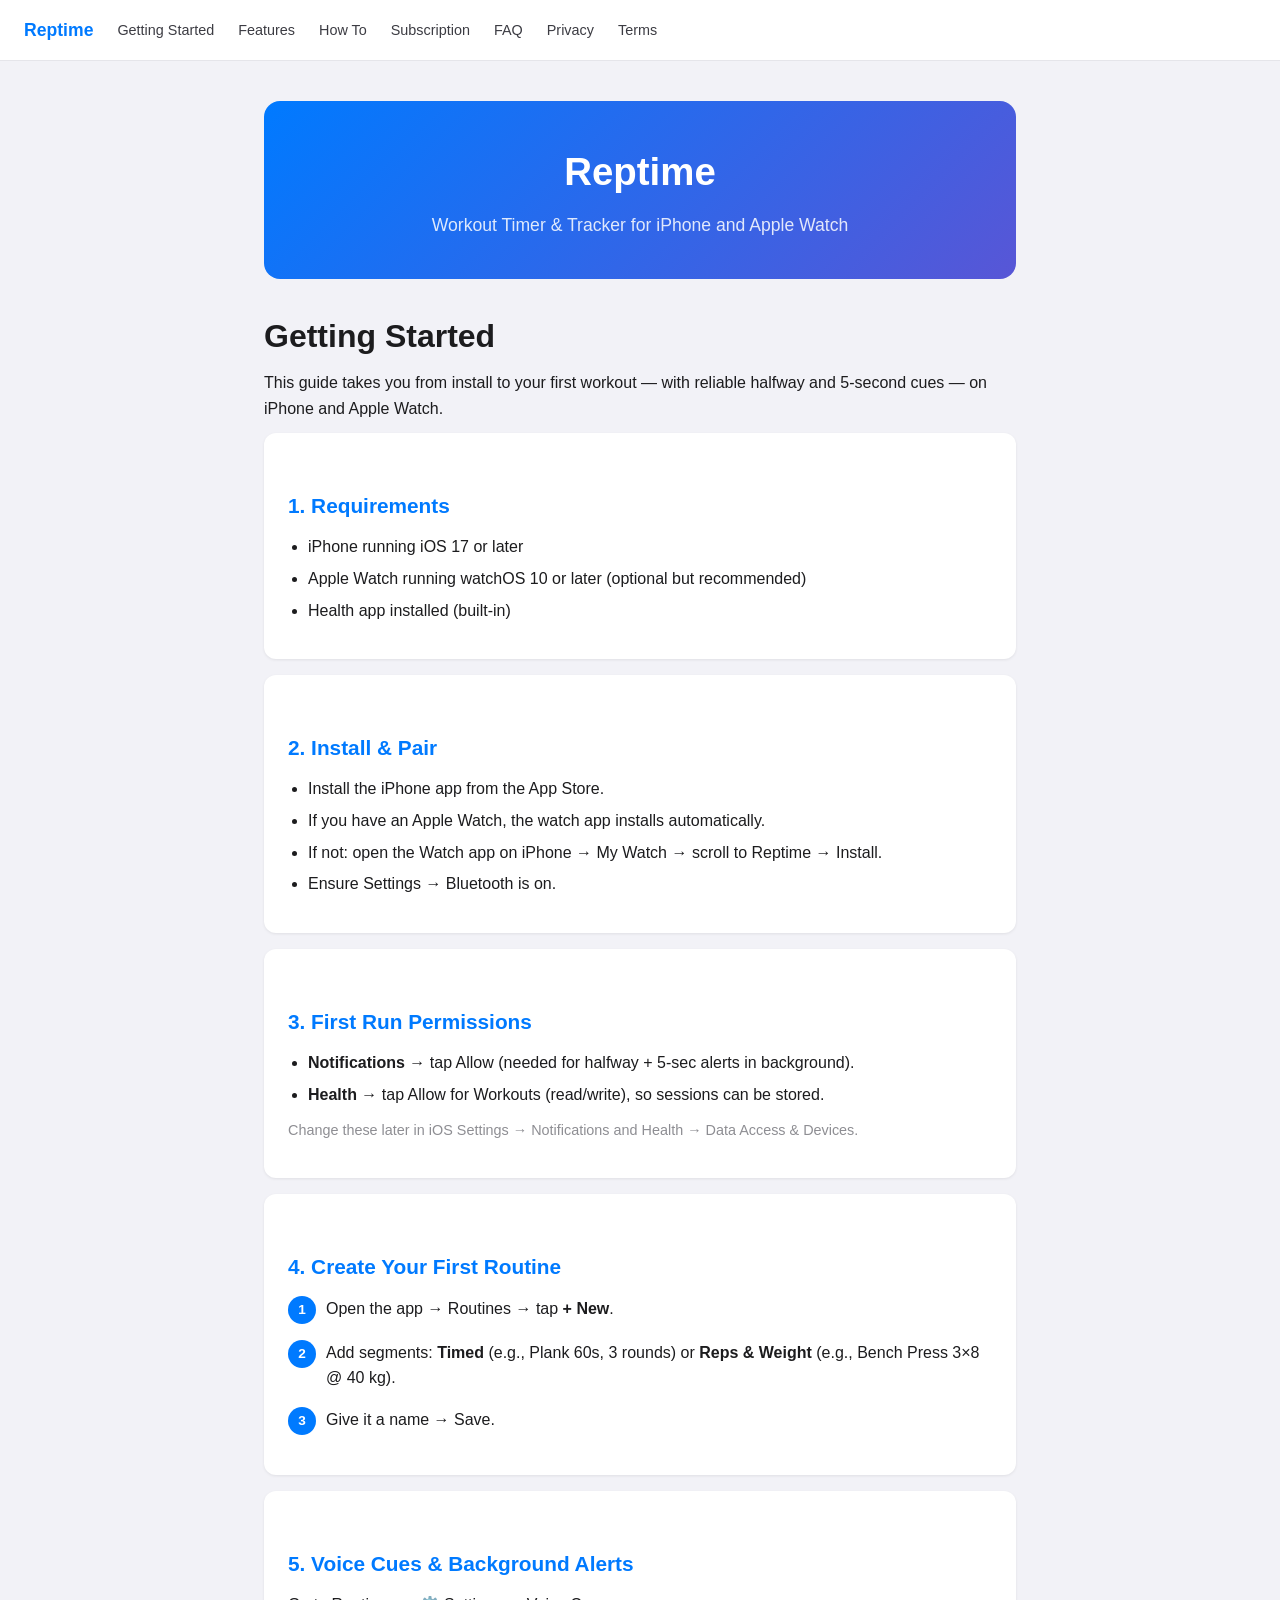
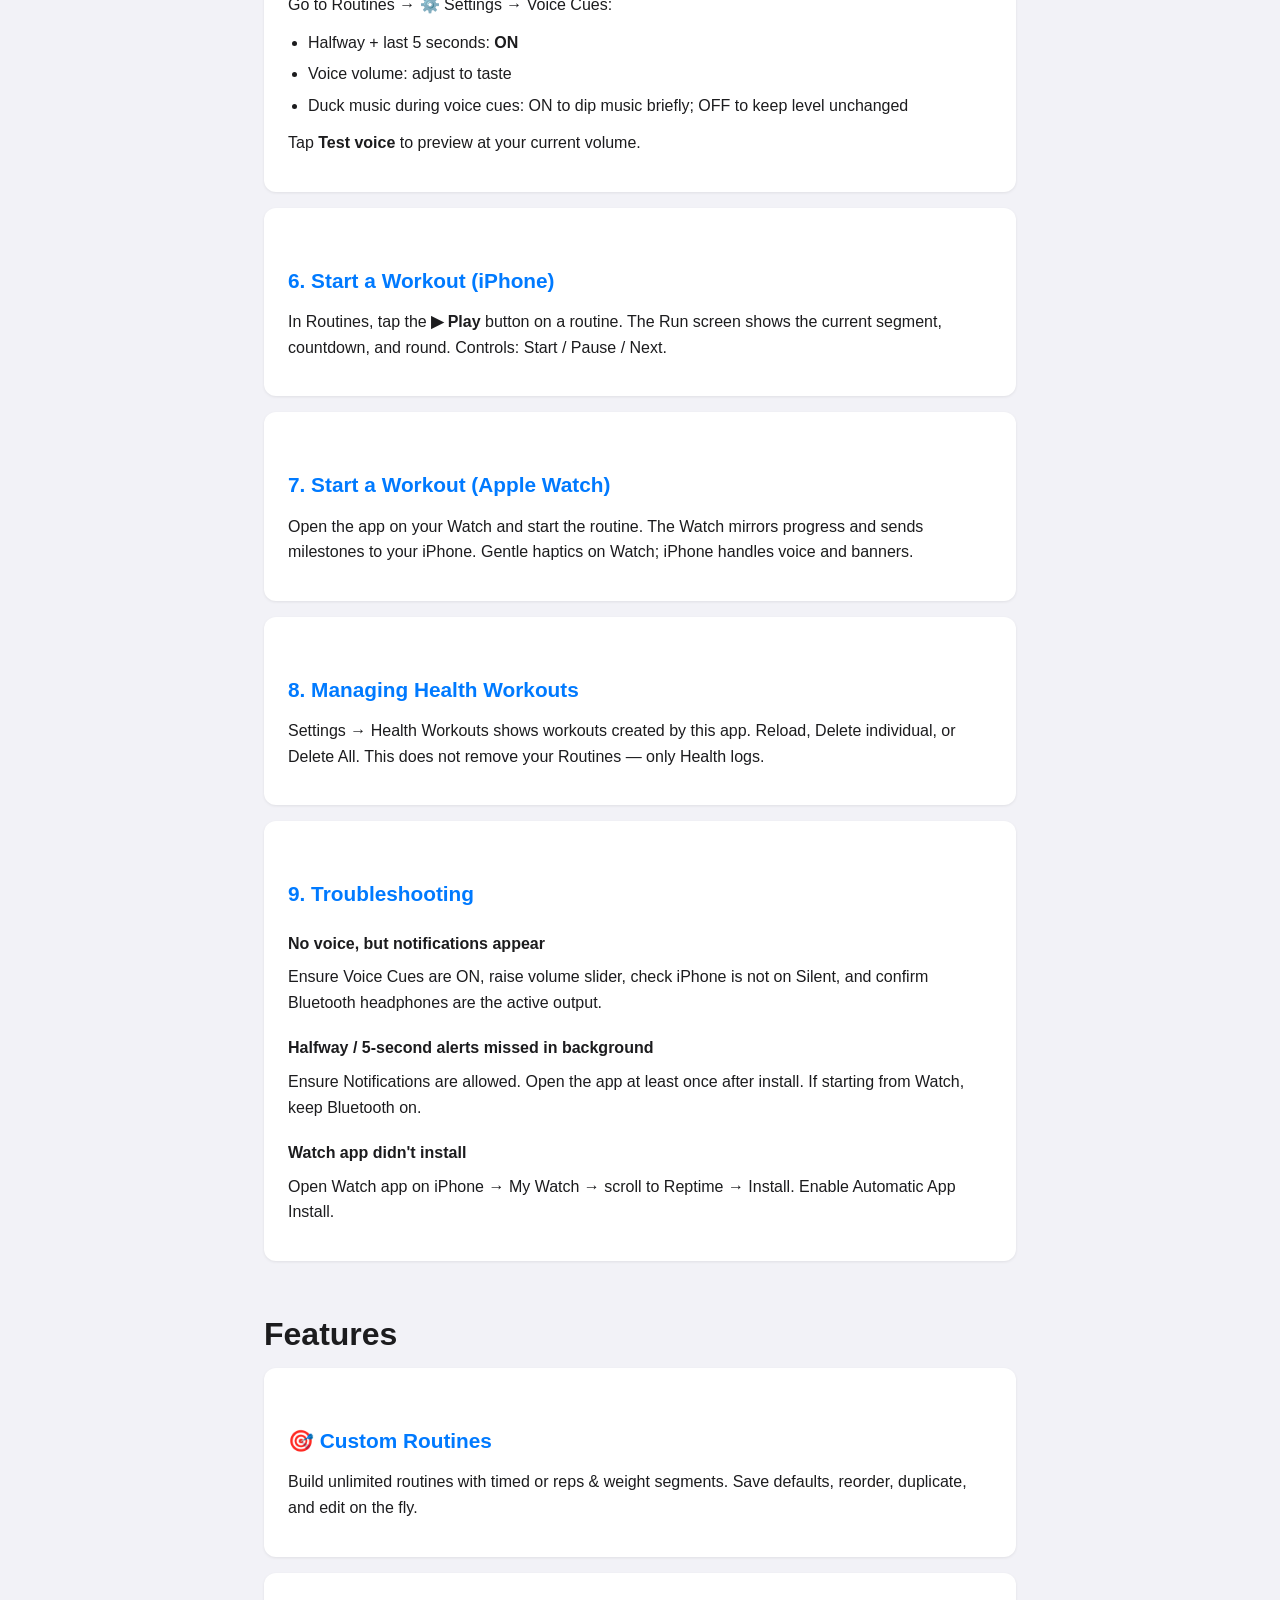
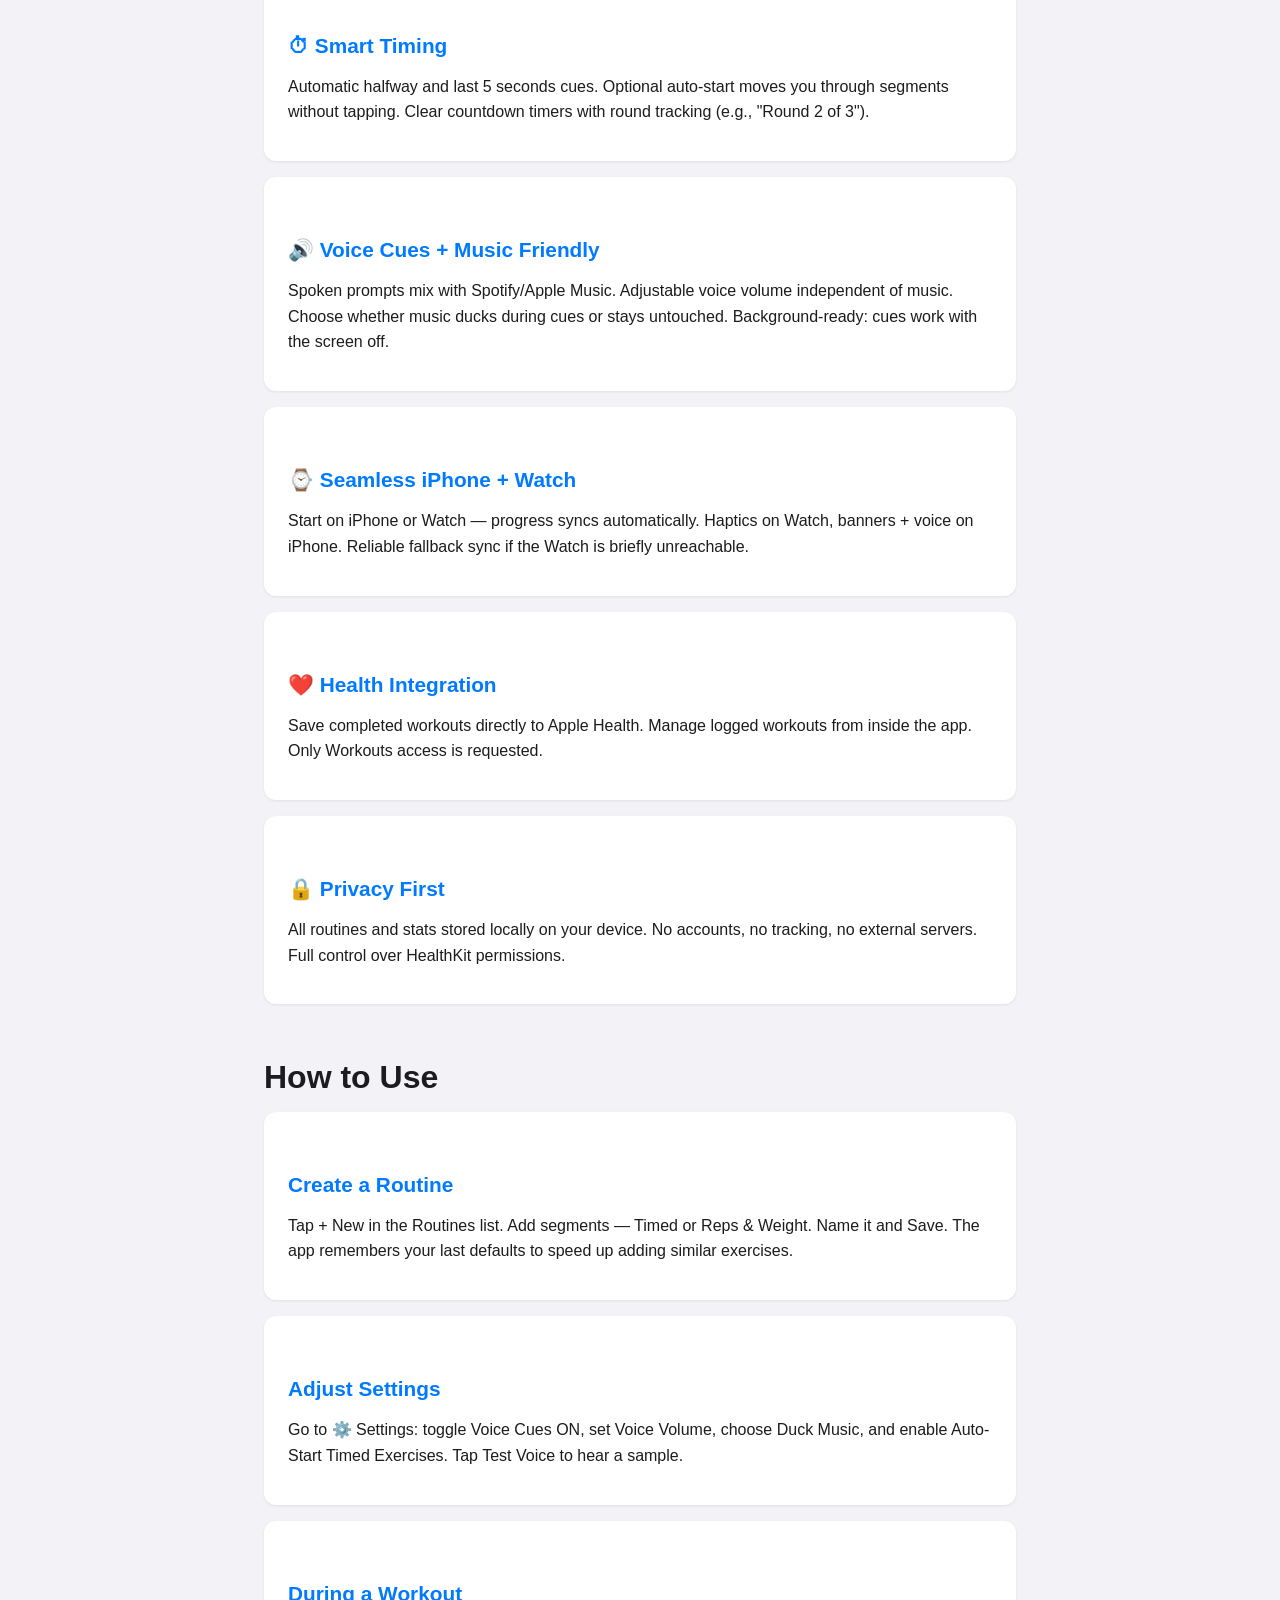
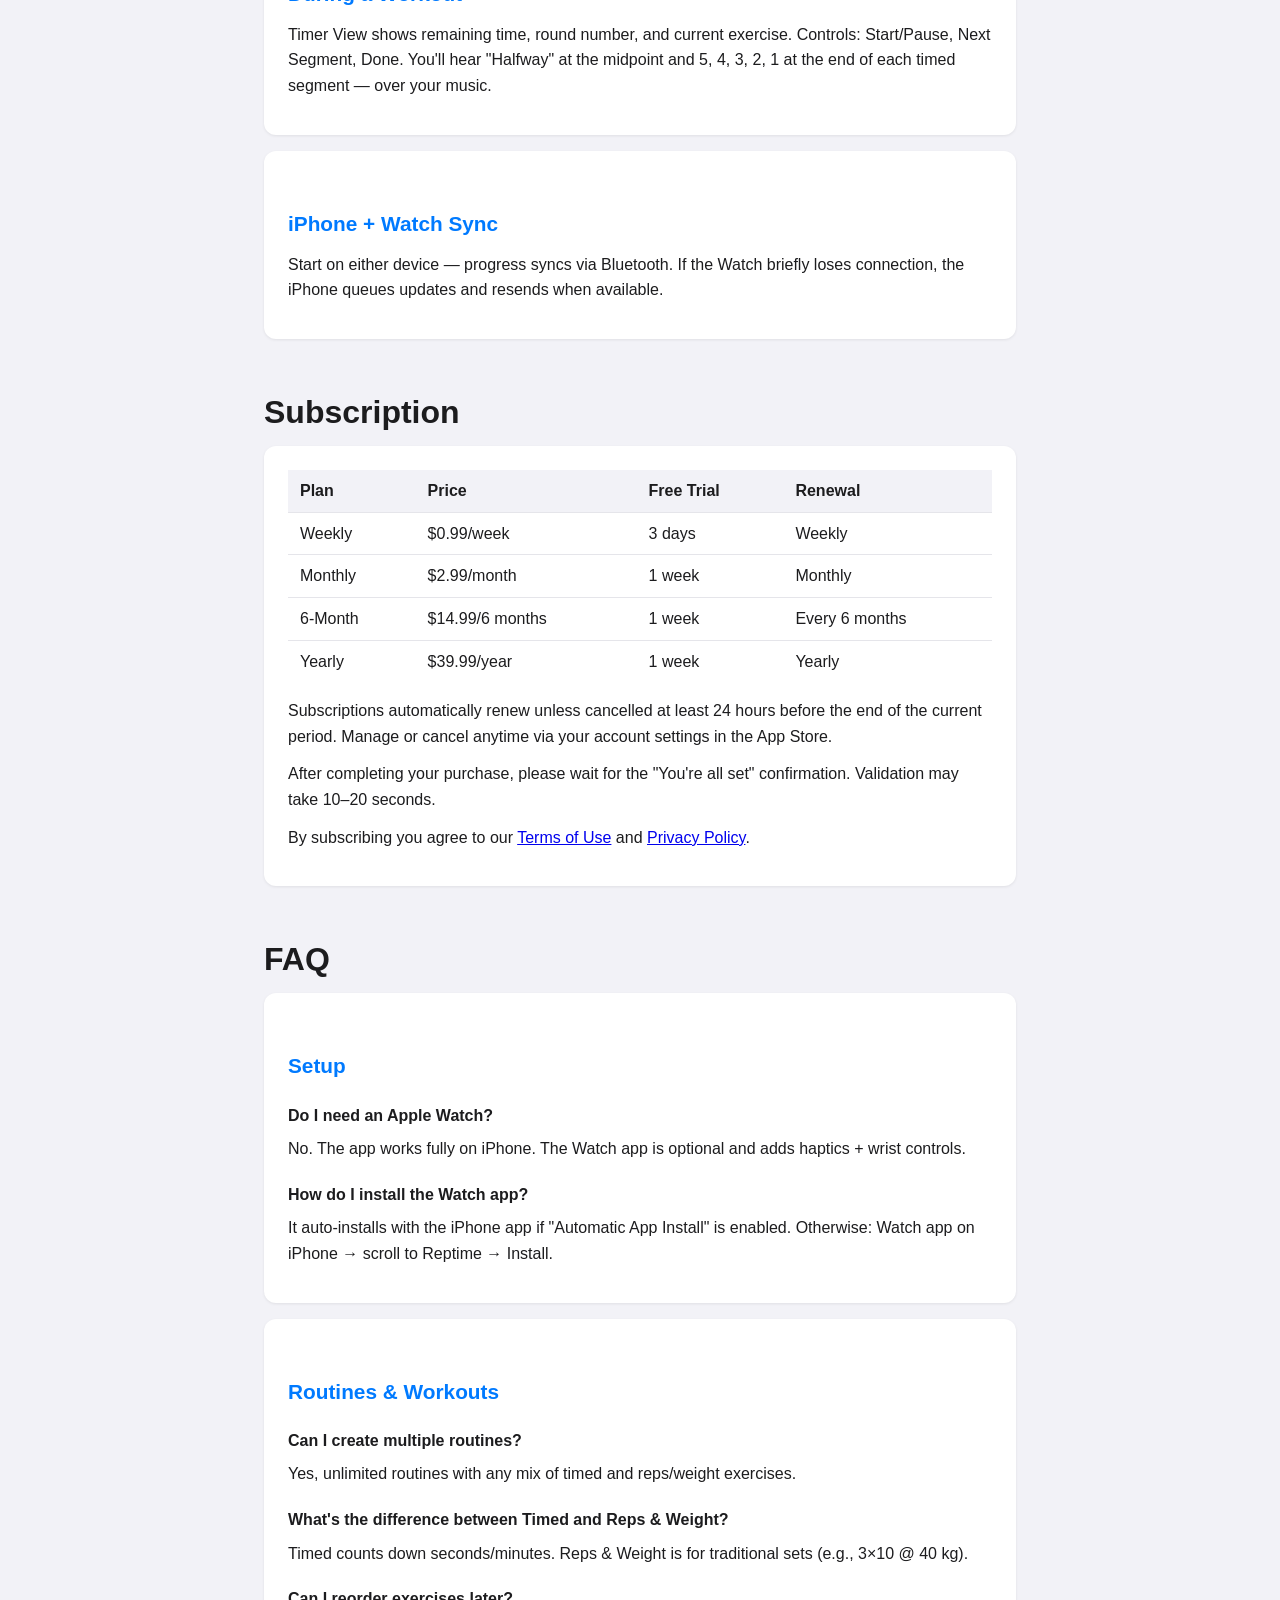
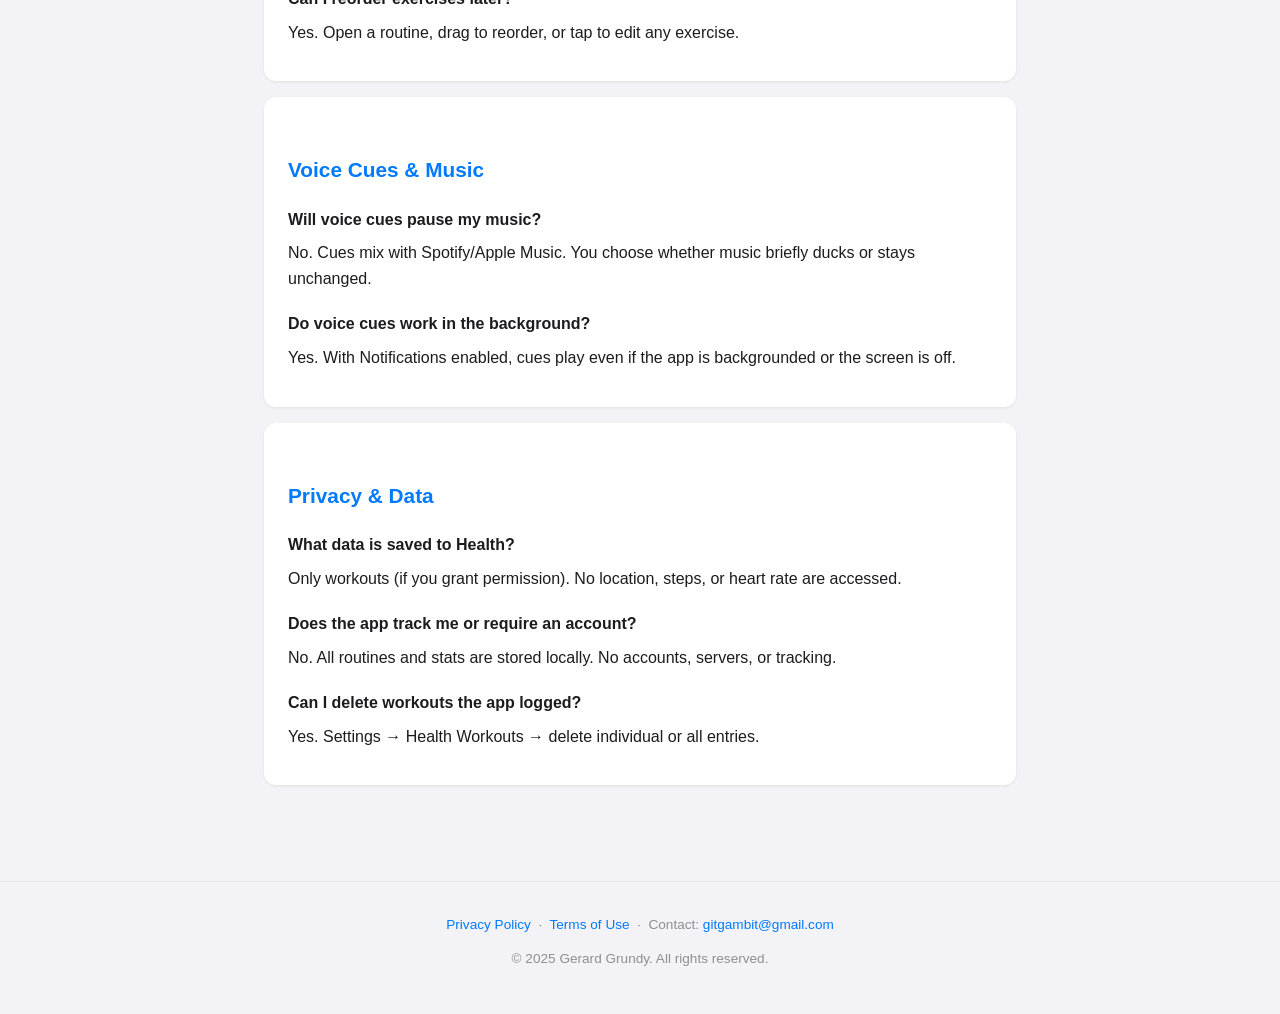
==== index.html @ a5e916f8 "Initial site — privacy, terms, getting started, FAQ" ====
<!DOCTYPE html>
<html lang="en">
<head>
  <meta charset="UTF-8" />
  <meta name="viewport" content="width=device-width, initial-scale=1.0" />
  <title>Reptime — Workout Timer & Tracker</title>
  <link rel="stylesheet" href="style.css" />
</head>
<body>

<nav>
  <a class="brand" href="index.html">Reptime</a>
  <a href="#getting-started">Getting Started</a>
  <a href="#features">Features</a>
  <a href="#howto">How To</a>
  <a href="#subscription">Subscription</a>
  <a href="#faq">FAQ</a>
  <a href="privacy.html">Privacy</a>
  <a href="terms.html">Terms</a>
</nav>

<div class="container">

  <div class="hero">
    <h1>Reptime</h1>
    <p>Workout Timer &amp; Tracker for iPhone and Apple Watch</p>
  </div>

  <!-- GETTING STARTED -->
  <h1 id="getting-started">Getting Started</h1>
  <p>This guide takes you from install to your first workout — with reliable halfway and 5-second cues — on iPhone and Apple Watch.</p>

  <div class="card">
    <h2>1. Requirements</h2>
    <ul>
      <li>iPhone running iOS 17 or later</li>
      <li>Apple Watch running watchOS 10 or later (optional but recommended)</li>
      <li>Health app installed (built-in)</li>
    </ul>
  </div>

  <div class="card">
    <h2>2. Install &amp; Pair</h2>
    <ul>
      <li>Install the iPhone app from the App Store.</li>
      <li>If you have an Apple Watch, the watch app installs automatically.</li>
      <li>If not: open the Watch app on iPhone → My Watch → scroll to Reptime → Install.</li>
      <li>Ensure Settings → Bluetooth is on.</li>
    </ul>
  </div>

  <div class="card">
    <h2>3. First Run Permissions</h2>
    <ul>
      <li><strong>Notifications</strong> → tap Allow (needed for halfway + 5-sec alerts in background).</li>
      <li><strong>Health</strong> → tap Allow for Workouts (read/write), so sessions can be stored.</li>
    </ul>
    <p style="margin-top:8px;color:#8e8e93;font-size:0.9rem;">Change these later in iOS Settings → Notifications and Health → Data Access &amp; Devices.</p>
  </div>

  <div class="card">
    <h2>4. Create Your First Routine</h2>
    <div class="step"><span class="step-num">1</span><div class="step-content">Open the app → Routines → tap <strong>+ New</strong>.</div></div>
    <div class="step"><span class="step-num">2</span><div class="step-content">Add segments: <strong>Timed</strong> (e.g., Plank 60s, 3 rounds) or <strong>Reps &amp; Weight</strong> (e.g., Bench Press 3×8 @ 40 kg).</div></div>
    <div class="step"><span class="step-num">3</span><div class="step-content">Give it a name → Save.</div></div>
  </div>

  <div class="card">
    <h2>5. Voice Cues &amp; Background Alerts</h2>
    <p>Go to Routines → ⚙️ Settings → Voice Cues:</p>
    <ul>
      <li>Halfway + last 5 seconds: <strong>ON</strong></li>
      <li>Voice volume: adjust to taste</li>
      <li>Duck music during voice cues: ON to dip music briefly; OFF to keep level unchanged</li>
    </ul>
    <p>Tap <strong>Test voice</strong> to preview at your current volume.</p>
  </div>

  <div class="card">
    <h2>6. Start a Workout (iPhone)</h2>
    <p>In Routines, tap the <strong>▶︎ Play</strong> button on a routine. The Run screen shows the current segment, countdown, and round. Controls: Start / Pause / Next.</p>
  </div>

  <div class="card">
    <h2>7. Start a Workout (Apple Watch)</h2>
    <p>Open the app on your Watch and start the routine. The Watch mirrors progress and sends milestones to your iPhone. Gentle haptics on Watch; iPhone handles voice and banners.</p>
  </div>

  <div class="card">
    <h2>8. Managing Health Workouts</h2>
    <p>Settings → Health Workouts shows workouts created by this app. Reload, Delete individual, or Delete All. This does not remove your Routines — only Health logs.</p>
  </div>

  <div class="card">
    <h2>9. Troubleshooting</h2>
    <h3>No voice, but notifications appear</h3>
    <p>Ensure Voice Cues are ON, raise volume slider, check iPhone is not on Silent, and confirm Bluetooth headphones are the active output.</p>
    <h3>Halfway / 5-second alerts missed in background</h3>
    <p>Ensure Notifications are allowed. Open the app at least once after install. If starting from Watch, keep Bluetooth on.</p>
    <h3>Watch app didn't install</h3>
    <p>Open Watch app on iPhone → My Watch → scroll to Reptime → Install. Enable Automatic App Install.</p>
  </div>

  <!-- FEATURES -->
  <h1 id="features" style="margin-top:48px;">Features</h1>

  <div class="card">
    <h2>🎯 Custom Routines</h2>
    <p>Build unlimited routines with timed or reps &amp; weight segments. Save defaults, reorder, duplicate, and edit on the fly.</p>
  </div>

  <div class="card">
    <h2>⏱ Smart Timing</h2>
    <p>Automatic halfway and last 5 seconds cues. Optional auto-start moves you through segments without tapping. Clear countdown timers with round tracking (e.g., "Round 2 of 3").</p>
  </div>

  <div class="card">
    <h2>🔊 Voice Cues + Music Friendly</h2>
    <p>Spoken prompts mix with Spotify/Apple Music. Adjustable voice volume independent of music. Choose whether music ducks during cues or stays untouched. Background-ready: cues work with the screen off.</p>
  </div>

  <div class="card">
    <h2>⌚ Seamless iPhone + Watch</h2>
    <p>Start on iPhone or Watch — progress syncs automatically. Haptics on Watch, banners + voice on iPhone. Reliable fallback sync if the Watch is briefly unreachable.</p>
  </div>

  <div class="card">
    <h2>❤️ Health Integration</h2>
    <p>Save completed workouts directly to Apple Health. Manage logged workouts from inside the app. Only Workouts access is requested.</p>
  </div>

  <div class="card">
    <h2>🔒 Privacy First</h2>
    <p>All routines and stats stored locally on your device. No accounts, no tracking, no external servers. Full control over HealthKit permissions.</p>
  </div>

  <!-- HOW TO -->
  <h1 id="howto" style="margin-top:48px;">How to Use</h1>

  <div class="card">
    <h2>Create a Routine</h2>
    <p>Tap + New in the Routines list. Add segments — Timed or Reps &amp; Weight. Name it and Save. The app remembers your last defaults to speed up adding similar exercises.</p>
  </div>

  <div class="card">
    <h2>Adjust Settings</h2>
    <p>Go to ⚙️ Settings: toggle Voice Cues ON, set Voice Volume, choose Duck Music, and enable Auto-Start Timed Exercises. Tap Test Voice to hear a sample.</p>
  </div>

  <div class="card">
    <h2>During a Workout</h2>
    <p>Timer View shows remaining time, round number, and current exercise. Controls: Start/Pause, Next Segment, Done. You'll hear "Halfway" at the midpoint and 5, 4, 3, 2, 1 at the end of each timed segment — over your music.</p>
  </div>

  <div class="card">
    <h2>iPhone + Watch Sync</h2>
    <p>Start on either device — progress syncs via Bluetooth. If the Watch briefly loses connection, the iPhone queues updates and resends when available.</p>
  </div>

  <!-- SUBSCRIPTION -->
  <h1 id="subscription" style="margin-top:48px;">Subscription</h1>

  <div class="card">
    <table>
      <thead>
        <tr><th>Plan</th><th>Price</th><th>Free Trial</th><th>Renewal</th></tr>
      </thead>
      <tbody>
        <tr><td>Weekly</td><td>$0.99/week</td><td>3 days</td><td>Weekly</td></tr>
        <tr><td>Monthly</td><td>$2.99/month</td><td>1 week</td><td>Monthly</td></tr>
        <tr><td>6-Month</td><td>$14.99/6 months</td><td>1 week</td><td>Every 6 months</td></tr>
        <tr><td>Yearly</td><td>$39.99/year</td><td>1 week</td><td>Yearly</td></tr>
      </tbody>
    </table>
    <p>Subscriptions automatically renew unless cancelled at least 24 hours before the end of the current period. Manage or cancel anytime via your account settings in the App Store.</p>
    <p>After completing your purchase, please wait for the "You're all set" confirmation. Validation may take 10–20 seconds.</p>
    <p>By subscribing you agree to our <a href="terms.html">Terms of Use</a> and <a href="privacy.html">Privacy Policy</a>.</p>
  </div>

  <!-- FAQ -->
  <h1 id="faq" style="margin-top:48px;">FAQ</h1>

  <div class="card">
    <h2>Setup</h2>
    <h3>Do I need an Apple Watch?</h3>
    <p>No. The app works fully on iPhone. The Watch app is optional and adds haptics + wrist controls.</p>
    <h3>How do I install the Watch app?</h3>
    <p>It auto-installs with the iPhone app if "Automatic App Install" is enabled. Otherwise: Watch app on iPhone → scroll to Reptime → Install.</p>
  </div>

  <div class="card">
    <h2>Routines &amp; Workouts</h2>
    <h3>Can I create multiple routines?</h3>
    <p>Yes, unlimited routines with any mix of timed and reps/weight exercises.</p>
    <h3>What's the difference between Timed and Reps &amp; Weight?</h3>
    <p>Timed counts down seconds/minutes. Reps &amp; Weight is for traditional sets (e.g., 3×10 @ 40 kg).</p>
    <h3>Can I reorder exercises later?</h3>
    <p>Yes. Open a routine, drag to reorder, or tap to edit any exercise.</p>
  </div>

  <div class="card">
    <h2>Voice Cues &amp; Music</h2>
    <h3>Will voice cues pause my music?</h3>
    <p>No. Cues mix with Spotify/Apple Music. You choose whether music briefly ducks or stays unchanged.</p>
    <h3>Do voice cues work in the background?</h3>
    <p>Yes. With Notifications enabled, cues play even if the app is backgrounded or the screen is off.</p>
  </div>

  <div class="card">
    <h2>Privacy &amp; Data</h2>
    <h3>What data is saved to Health?</h3>
    <p>Only workouts (if you grant permission). No location, steps, or heart rate are accessed.</p>
    <h3>Does the app track me or require an account?</h3>
    <p>No. All routines and stats are stored locally. No accounts, servers, or tracking.</p>
    <h3>Can I delete workouts the app logged?</h3>
    <p>Yes. Settings → Health Workouts → delete individual or all entries.</p>
  </div>

</div>

<footer>
  <p>
    <a href="privacy.html">Privacy Policy</a> &nbsp;·&nbsp;
    <a href="terms.html">Terms of Use</a> &nbsp;·&nbsp;
    Contact: <a href="mailto:gitgambit@gmail.com">gitgambit@gmail.com</a>
  </p>
  <p style="margin-top:8px;">© 2025 Gerard Grundy. All rights reserved.</p>
</footer>

</body>
</html>
---- style.css ----
* { box-sizing: border-box; margin: 0; padding: 0; }

body {
  font-family: -apple-system, BlinkMacSystemFont, "Segoe UI", Roboto, sans-serif;
  color: #1c1c1e;
  background: #f2f2f7;
  line-height: 1.6;
}

nav {
  background: #fff;
  border-bottom: 1px solid #e5e5ea;
  padding: 0 24px;
  display: flex;
  align-items: center;
  gap: 24px;
  flex-wrap: wrap;
}

nav .brand {
  font-weight: 700;
  font-size: 1.1rem;
  color: #007aff;
  padding: 16px 0;
  text-decoration: none;
}

nav a {
  color: #3c3c43;
  text-decoration: none;
  font-size: 0.9rem;
  padding: 16px 0;
}

nav a:hover { color: #007aff; }

.container {
  max-width: 800px;
  margin: 0 auto;
  padding: 40px 24px;
}

h1 { font-size: 2rem; font-weight: 700; margin-bottom: 8px; }
h2 { font-size: 1.3rem; font-weight: 600; margin: 32px 0 12px; color: #007aff; }
h3 { font-size: 1rem; font-weight: 600; margin: 20px 0 8px; }

p { margin-bottom: 12px; }

ul, ol { padding-left: 20px; margin-bottom: 12px; }
li { margin-bottom: 6px; }

.card {
  background: #fff;
  border-radius: 12px;
  padding: 24px;
  margin-bottom: 16px;
  box-shadow: 0 1px 3px rgba(0,0,0,0.08);
}

.hero {
  background: linear-gradient(135deg, #007aff 0%, #5856d6 100%);
  color: #fff;
  border-radius: 16px;
  padding: 40px 32px;
  margin-bottom: 32px;
  text-align: center;
}

.hero h1 { color: #fff; font-size: 2.4rem; }
.hero p { color: rgba(255,255,255,0.85); font-size: 1.1rem; margin-bottom: 0; }

.badge {
  display: inline-block;
  background: #007aff;
  color: #fff;
  font-size: 0.75rem;
  font-weight: 600;
  padding: 2px 8px;
  border-radius: 20px;
  margin-right: 8px;
  vertical-align: middle;
}

table {
  width: 100%;
  border-collapse: collapse;
  margin-bottom: 16px;
}
th { text-align: left; padding: 8px 12px; background: #f2f2f7; font-weight: 600; }
td { padding: 8px 12px; border-top: 1px solid #e5e5ea; }

footer {
  text-align: center;
  color: #8e8e93;
  font-size: 0.85rem;
  padding: 32px 24px;
  border-top: 1px solid #e5e5ea;
  margin-top: 40px;
}

footer a { color: #007aff; text-decoration: none; }

.step-num {
  display: inline-flex;
  align-items: center;
  justify-content: center;
  width: 28px;
  height: 28px;
  background: #007aff;
  color: #fff;
  border-radius: 50%;
  font-weight: 700;
  font-size: 0.85rem;
  margin-right: 10px;
  flex-shrink: 0;
}

.step { display: flex; align-items: flex-start; margin-bottom: 16px; }
.step-content { flex: 1; }

@media (max-width: 600px) {
  .hero h1 { font-size: 1.8rem; }
  h1 { font-size: 1.6rem; }
}
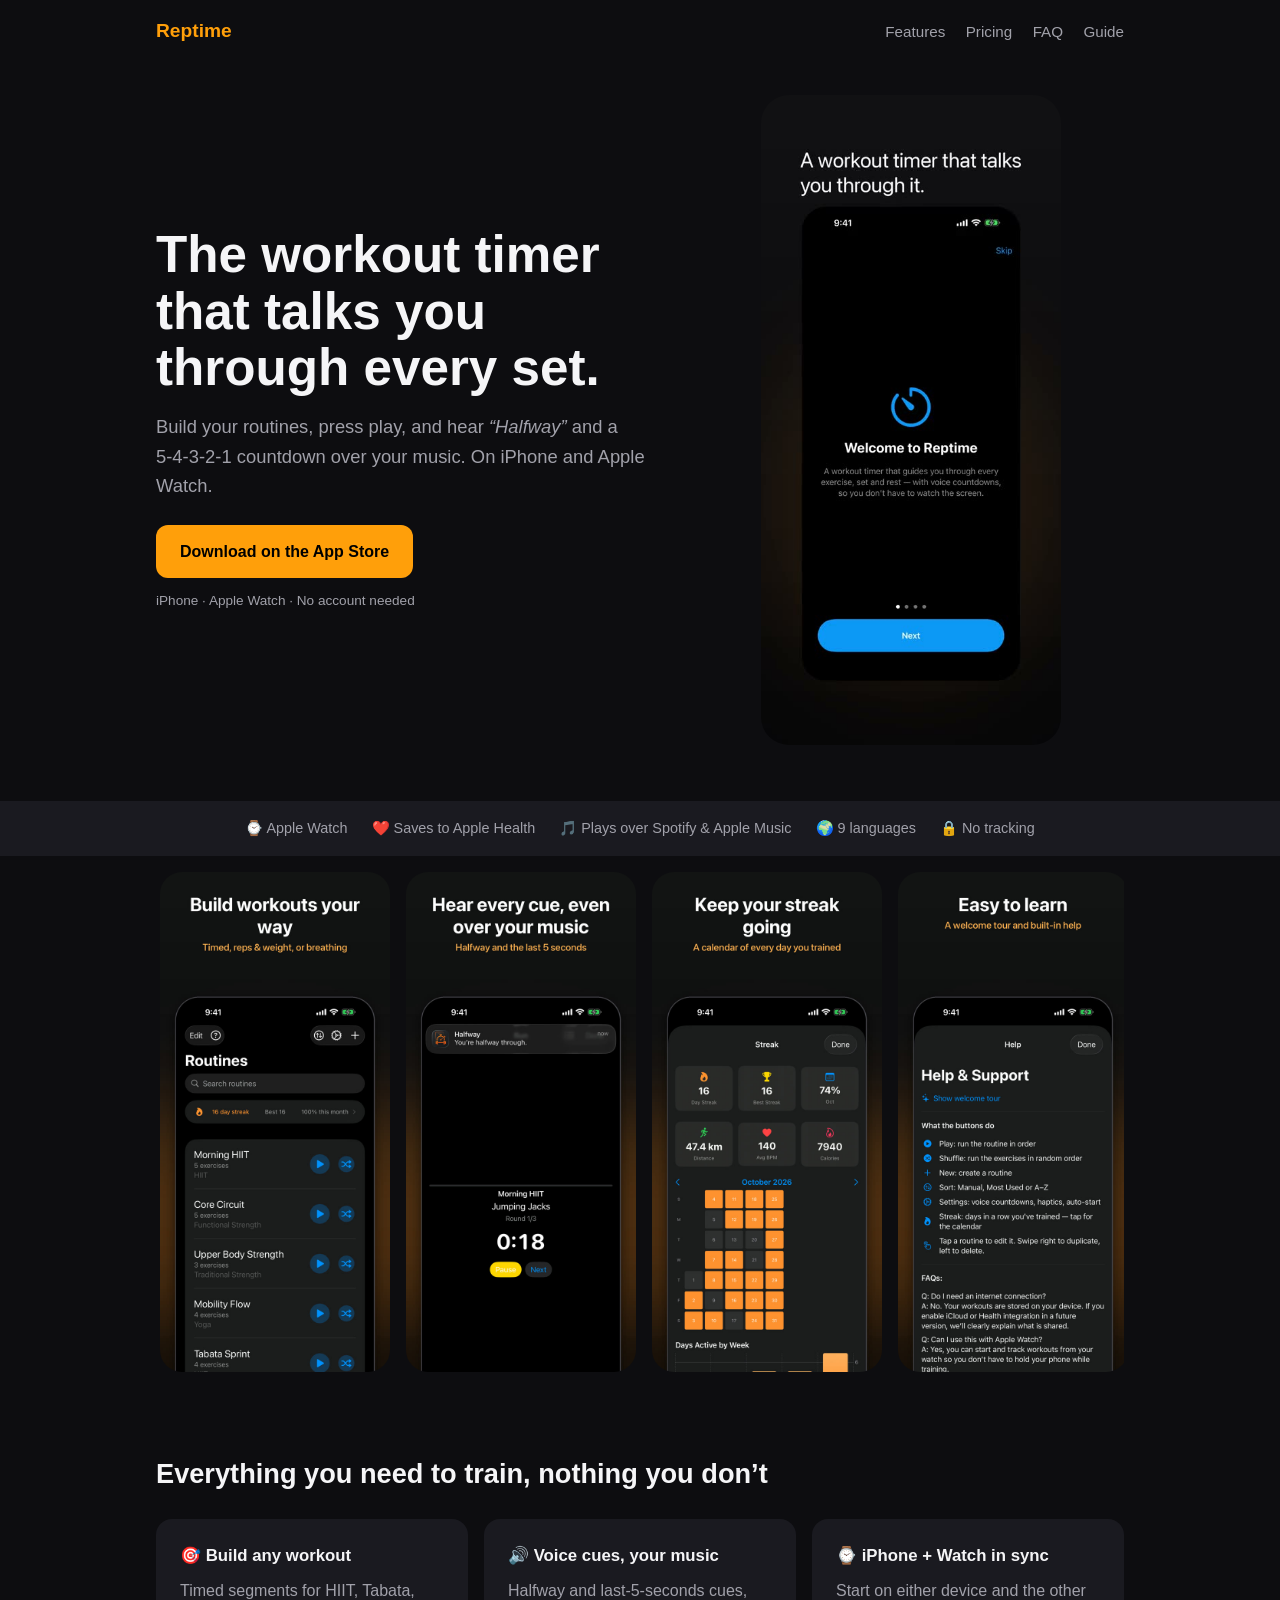
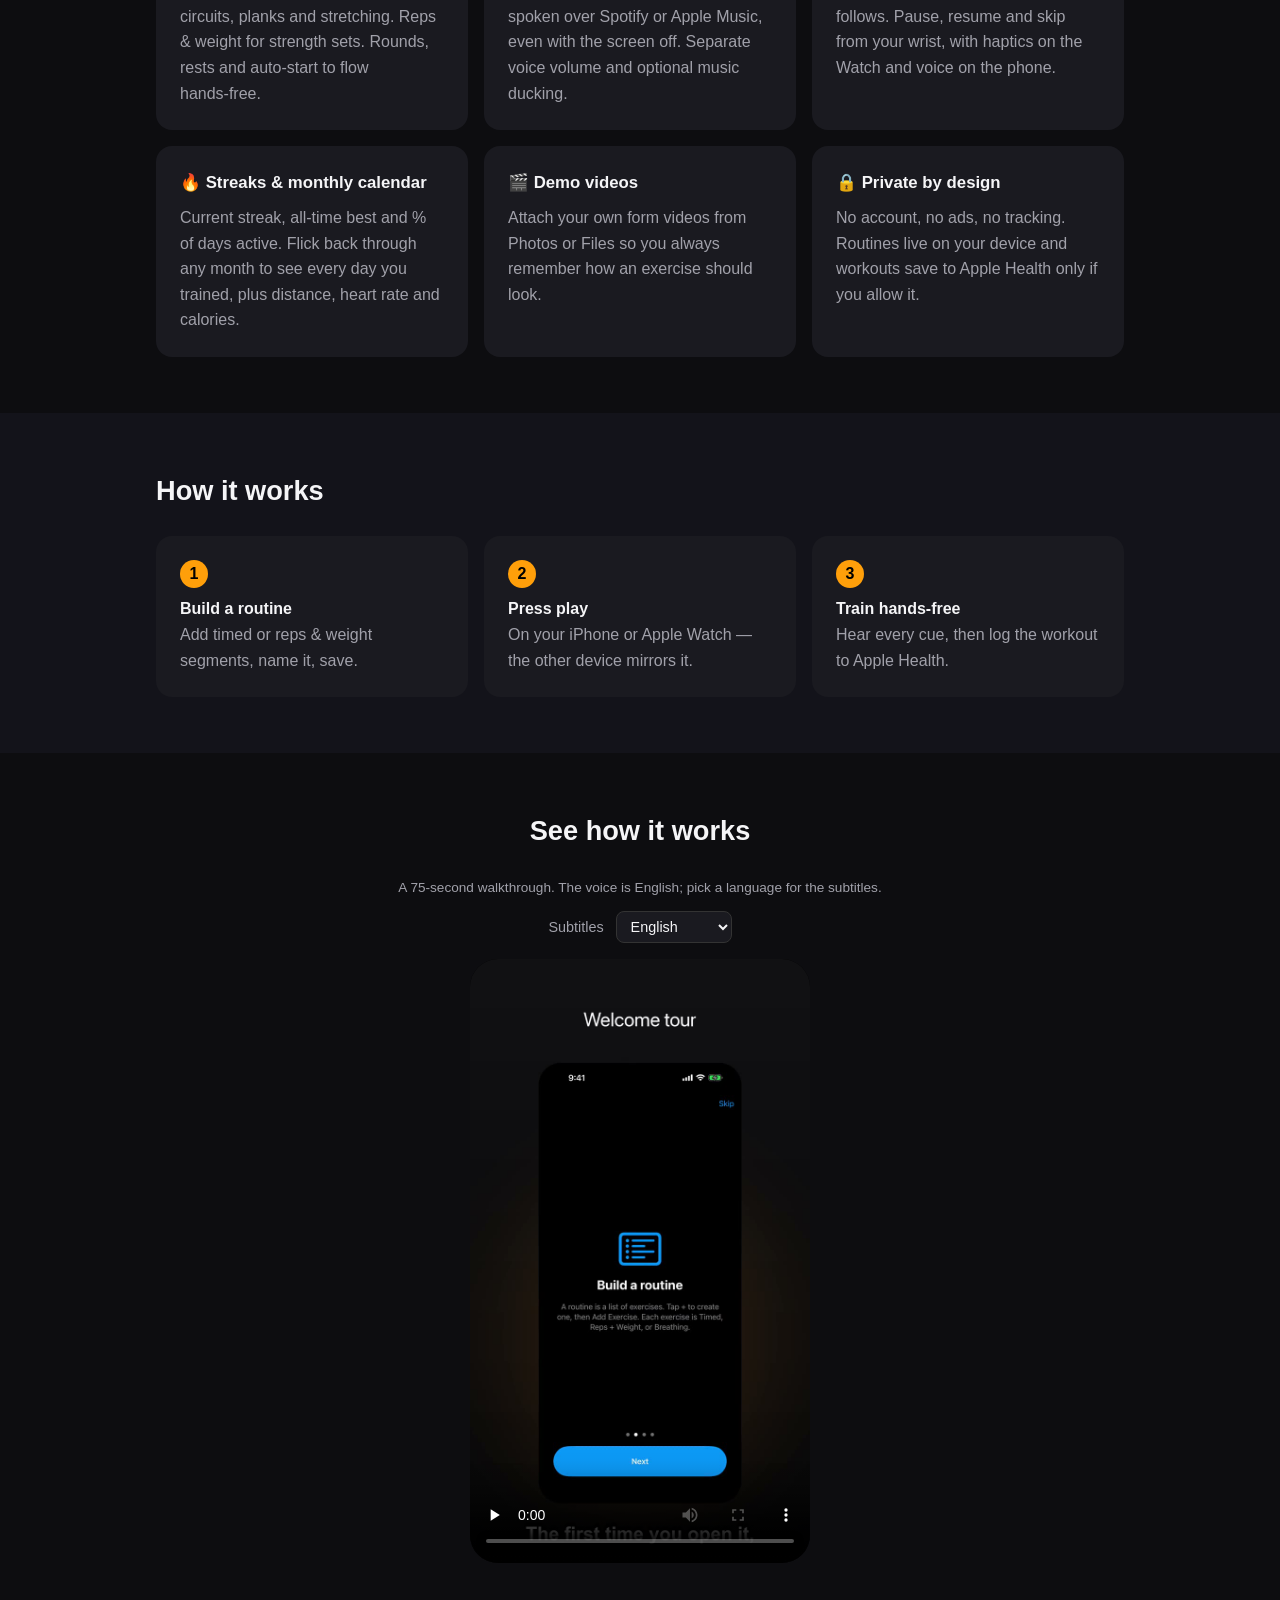
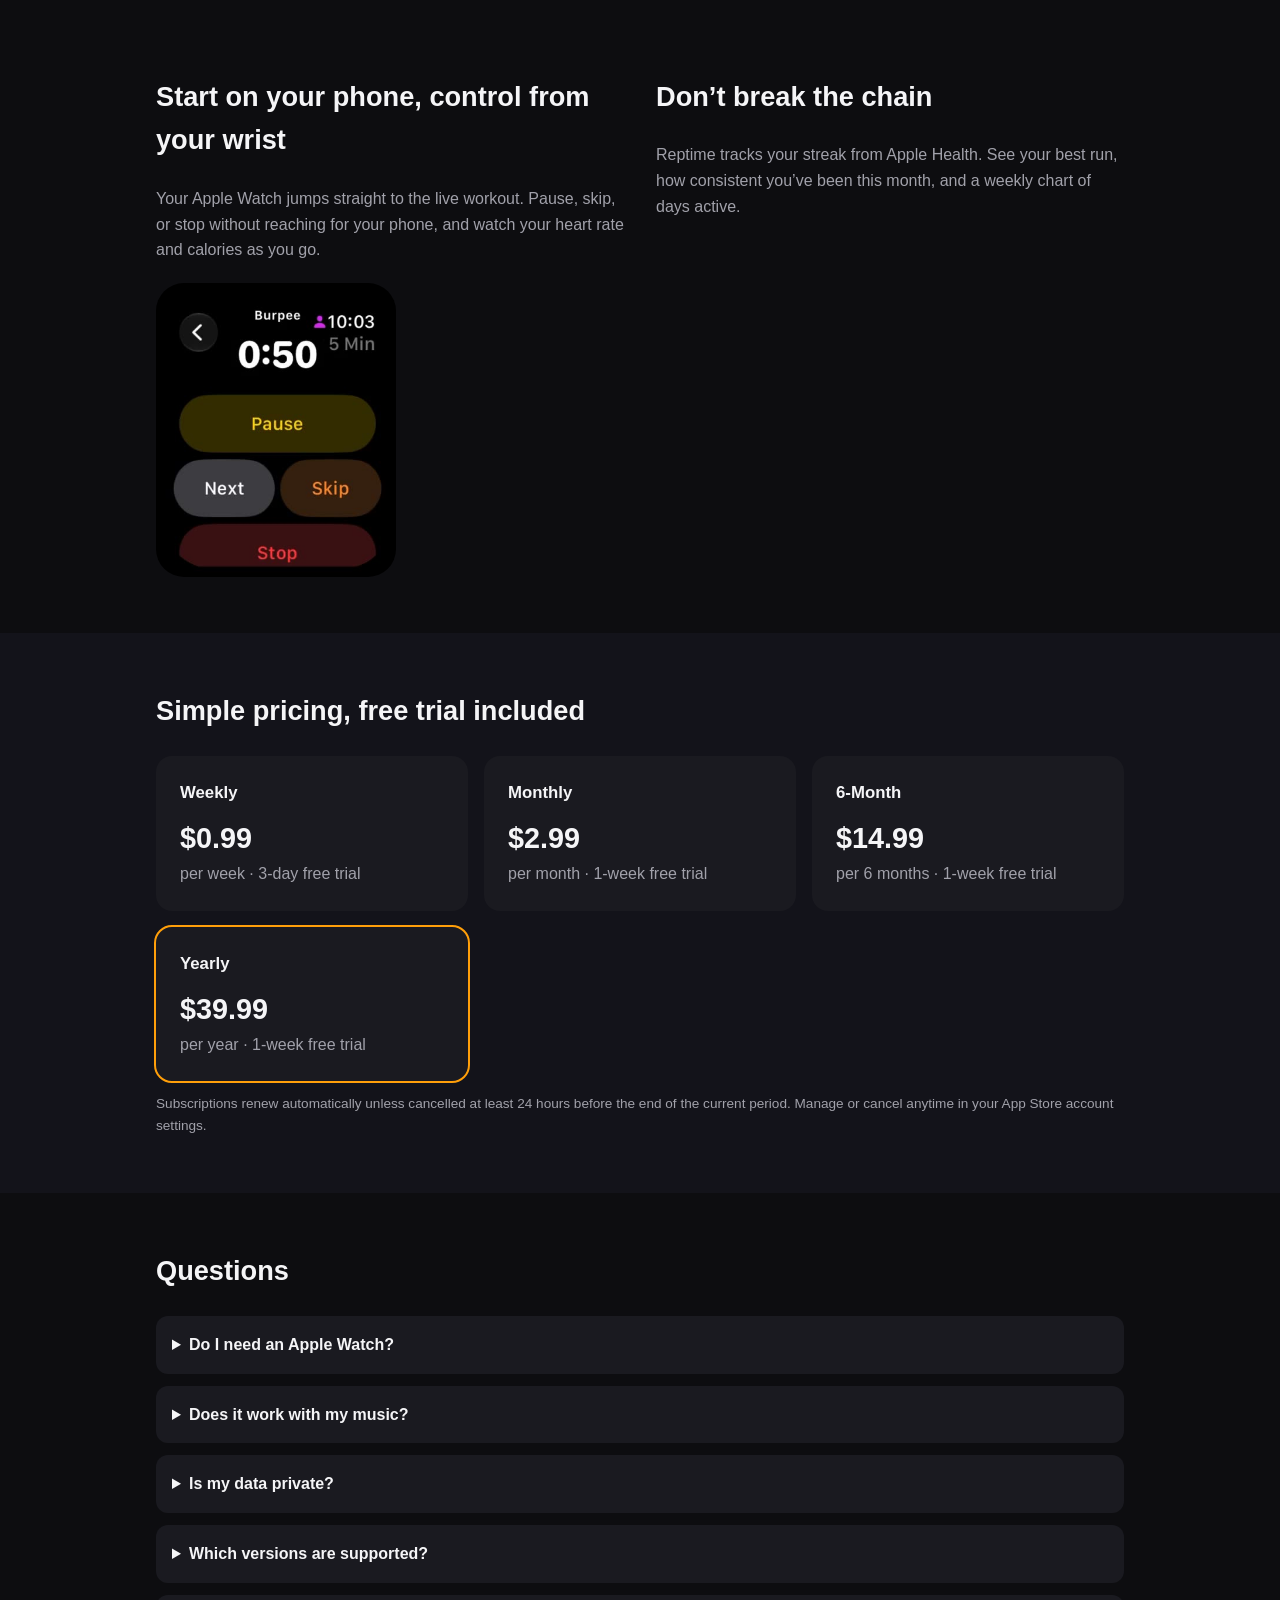
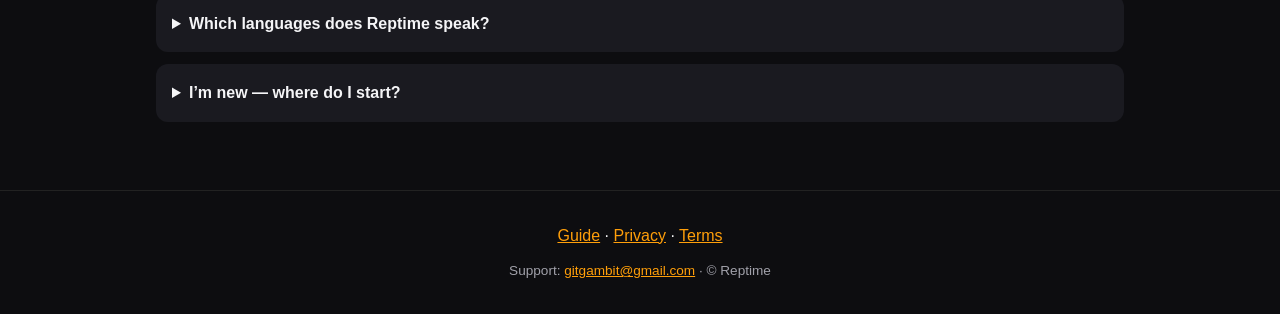
==== commit 6f0302c9: "Landing page with preview video, screenshots, tutorial in 9 languages - New index.html landing page " ====
--- a/index.html
+++ b/index.html
@@ -3,229 +3,145 @@
 <head>
   <meta charset="UTF-8" />
   <meta name="viewport" content="width=device-width, initial-scale=1.0" />
-  <title>Reptime — Workout Timer & Tracker</title>
-  <link rel="stylesheet" href="style.css" />
+  <title>Reptime — Workout Timer for iPhone &amp; Apple Watch</title>
+  <meta name="description" content="Reptime is the interval and workout timer that talks you through every set. Voice cues over your music, iPhone + Apple Watch sync, streaks, Apple Health and 9 languages." />
+  <meta property="og:title" content="Reptime — Workout Timer for iPhone &amp; Apple Watch" />
+  <meta property="og:description" content="Voice cues over your music, iPhone + Apple Watch sync, streaks and Apple Health. No account needed." />
+  <meta property="og:type" content="website" />
+  <link rel="stylesheet" href="landing.css" />
 </head>
 <body>
 
-<nav>
+<header class="top">
   <a class="brand" href="index.html">Reptime</a>
-  <a href="#getting-started">Getting Started</a>
-  <a href="#features">Features</a>
-  <a href="#howto">How To</a>
-  <a href="#subscription">Subscription</a>
-  <a href="#faq">FAQ</a>
-  <a href="privacy.html">Privacy</a>
-  <a href="terms.html">Terms</a>
-</nav>
+  <nav>
+    <a href="#features">Features</a>
+    <a href="#pricing">Pricing</a>
+    <a href="#faq">FAQ</a>
+    <a href="guide.html">Guide</a>
+  </nav>
+</header>
 
-<div class="container">
+<section class="hero">
+  <div class="wrap hero-grid">
+    <div>
+      <h1>The workout timer that talks you through every set.</h1>
+      <p class="lead">Build your routines, press play, and hear <em>“Halfway”</em> and a 5‑4‑3‑2‑1 countdown over your music. On iPhone and Apple Watch.</p>
+      <a class="cta" href="https://apps.apple.com/app/id6752686793">Download on the App Store</a>
+      <p class="fine">iPhone · Apple Watch · No account needed</p>
+    </div>
+    <video id="adv" class="vid" src="media/ad_en.mp4" poster="media/poster.jpg" autoplay muted loop playsinline preload="metadata" aria-label="Short Reptime preview: building routines, spoken cues, streaks and Apple Watch"></video>
+  </div>
+</section>
 
-  <div class="hero">
-    <h1>Reptime</h1>
-    <p>Workout Timer &amp; Tracker for iPhone and Apple Watch</p>
+<section class="strip">
+  <div class="wrap">
+    <span>⌚ Apple Watch</span><span>❤️ Saves to Apple Health</span><span>🎵 Plays over Spotify &amp; Apple Music</span><span>🌍 9 languages</span><span>🔒 No tracking</span>
   </div>
+</section>
 
-  <!-- GETTING STARTED -->
-  <h1 id="getting-started">Getting Started</h1>
-  <p>This guide takes you from install to your first workout — with reliable halfway and 5-second cues — on iPhone and Apple Watch.</p>
+<section class="wrap shots-wrap" aria-label="Screenshots">
+  <div class="shots">
+    <img src="media/screens/1.jpg" alt="Routines list with a 16 day streak banner" loading="lazy" width="300" height="652" />
+    <img src="media/screens/2.jpg" alt="A workout running with the halfway banner" loading="lazy" width="300" height="652" />
+    <img src="media/screens/3.jpg" alt="Monthly streak calendar" loading="lazy" width="300" height="652" />
+    <img src="media/screens/4.jpg" alt="Help screen with a legend of every icon" loading="lazy" width="300" height="652" />
+  </div>
+</section>
 
-  <div class="card">
-    <h2>1. Requirements</h2>
-    <ul>
-      <li>iPhone running iOS 17 or later</li>
-      <li>Apple Watch running watchOS 10 or later (optional but recommended)</li>
-      <li>Health app installed (built-in)</li>
-    </ul>
+<section id="features" class="wrap">
+  <h2>Everything you need to train, nothing you don’t</h2>
+  <div class="grid">
+    <article><h3>🎯 Build any workout</h3><p>Timed segments for HIIT, Tabata, circuits, planks and stretching. Reps &amp; weight for strength sets. Rounds, rests and auto‑start to flow hands‑free.</p></article>
+    <article><h3>🔊 Voice cues, your music</h3><p>Halfway and last‑5‑seconds cues, spoken over Spotify or Apple Music, even with the screen off. Separate voice volume and optional music ducking.</p></article>
+    <article><h3>⌚ iPhone + Watch in sync</h3><p>Start on either device and the other follows. Pause, resume and skip from your wrist, with haptics on the Watch and voice on the phone.</p></article>
+    <article><h3>🔥 Streaks &amp; monthly calendar</h3><p>Current streak, all‑time best and % of days active. Flick back through any month to see every day you trained, plus distance, heart rate and calories.</p></article>
+    <article><h3>🎬 Demo videos</h3><p>Attach your own form videos from Photos or Files so you always remember how an exercise should look.</p></article>
+    <article><h3>🔒 Private by design</h3><p>No account, no ads, no tracking. Routines live on your device and workouts save to Apple Health only if you allow it.</p></article>
   </div>
+</section>
 
-  <div class="card">
-    <h2>2. Install &amp; Pair</h2>
-    <ul>
-      <li>Install the iPhone app from the App Store.</li>
-      <li>If you have an Apple Watch, the watch app installs automatically.</li>
-      <li>If not: open the Watch app on iPhone → My Watch → scroll to Reptime → Install.</li>
-      <li>Ensure Settings → Bluetooth is on.</li>
-    </ul>
+<section class="alt">
+  <div class="wrap">
+    <h2>How it works</h2>
+    <ol class="steps">
+      <li><strong>Build a routine</strong><span>Add timed or reps &amp; weight segments, name it, save.</span></li>
+      <li><strong>Press play</strong><span>On your iPhone or Apple Watch — the other device mirrors it.</span></li>
+      <li><strong>Train hands‑free</strong><span>Hear every cue, then log the workout to Apple Health.</span></li>
+    </ol>
   </div>
+</section>
 
-  <div class="card">
-    <h2>3. First Run Permissions</h2>
-    <ul>
-      <li><strong>Notifications</strong> → tap Allow (needed for halfway + 5-sec alerts in background).</li>
-      <li><strong>Health</strong> → tap Allow for Workouts (read/write), so sessions can be stored.</li>
-    </ul>
-    <p style="margin-top:8px;color:#8e8e93;font-size:0.9rem;">Change these later in iOS Settings → Notifications and Health → Data Access &amp; Devices.</p>
+<section id="tutorial" class="wrap tutorial">
+  <h2>See how it works</h2>
+  <p class="fine">A 75‑second walkthrough. The voice is English; pick a language for the subtitles.</p>
+  <label class="langpick">Subtitles
+    <select id="lang" aria-label="Subtitle language">
+      <option value="en">English</option><option value="de">Deutsch</option><option value="fr">Français</option>
+      <option value="es">Español</option><option value="pt">Português</option><option value="it">Italiano</option>
+      <option value="ja">日本語</option><option value="ko">한국어</option><option value="nl">Nederlands</option>
+    </select>
+  </label>
+  <video id="tutorialv" class="vid" src="media/tutorial_en.mp4" poster="media/poster_tutorial.jpg" controls playsinline preload="none" aria-label="Reptime tutorial video"></video>
+</section>
+
+<section class="wrap split">
+  <div>
+    <h2>Start on your phone, control from your wrist</h2>
+    <p>Your Apple Watch jumps straight to the live workout. Pause, skip, or stop without reaching for your phone, and watch your heart rate and calories as you go.</p>
+    <video class="vid watch" src="media/watch.mp4" poster="media/poster_watch.jpg" autoplay muted loop playsinline preload="metadata" aria-label="Reptime running on Apple Watch"></video>
   </div>
+  <div>
+    <h2>Don’t break the chain</h2>
+    <p>Reptime tracks your streak from Apple Health. See your best run, how consistent you’ve been this month, and a weekly chart of days active.</p>
+  </div>
+</section>
 
-  <div class="card">
-    <h2>4. Create Your First Routine</h2>
-    <div class="step"><span class="step-num">1</span><div class="step-content">Open the app → Routines → tap <strong>+ New</strong>.</div></div>
-    <div class="step"><span class="step-num">2</span><div class="step-content">Add segments: <strong>Timed</strong> (e.g., Plank 60s, 3 rounds) or <strong>Reps &amp; Weight</strong> (e.g., Bench Press 3×8 @ 40 kg).</div></div>
-    <div class="step"><span class="step-num">3</span><div class="step-content">Give it a name → Save.</div></div>
+<section id="pricing" class="alt">
+  <div class="wrap">
+    <h2>Simple pricing, free trial included</h2>
+    <div class="grid prices">
+      <article><h3>Weekly</h3><p class="price">$0.99</p><p>per week · 3‑day free trial</p></article>
+      <article><h3>Monthly</h3><p class="price">$2.99</p><p>per month · 1‑week free trial</p></article>
+      <article><h3>6‑Month</h3><p class="price">$14.99</p><p>per 6 months · 1‑week free trial</p></article>
+      <article class="best"><h3>Yearly</h3><p class="price">$39.99</p><p>per year · 1‑week free trial</p></article>
+    </div>
+    <p class="fine">Subscriptions renew automatically unless cancelled at least 24 hours before the end of the current period. Manage or cancel anytime in your App Store account settings.</p>
   </div>
+</section>
 
-  <div class="card">
-    <h2>5. Voice Cues &amp; Background Alerts</h2>
-    <p>Go to Routines → ⚙️ Settings → Voice Cues:</p>
-    <ul>
-      <li>Halfway + last 5 seconds: <strong>ON</strong></li>
-      <li>Voice volume: adjust to taste</li>
-      <li>Duck music during voice cues: ON to dip music briefly; OFF to keep level unchanged</li>
-    </ul>
-    <p>Tap <strong>Test voice</strong> to preview at your current volume.</p>
-  </div>
-
-  <div class="card">
-    <h2>6. Start a Workout (iPhone)</h2>
-    <p>In Routines, tap the <strong>▶︎ Play</strong> button on a routine. The Run screen shows the current segment, countdown, and round. Controls: Start / Pause / Next.</p>
-  </div>
-
-  <div class="card">
-    <h2>7. Start a Workout (Apple Watch)</h2>
-    <p>Open the app on your Watch and start the routine. The Watch mirrors progress and sends milestones to your iPhone. Gentle haptics on Watch; iPhone handles voice and banners.</p>
-  </div>
-
-  <div class="card">
-    <h2>8. Managing Health Workouts</h2>
-    <p>Settings → Health Workouts shows workouts created by this app. Reload, Delete individual, or Delete All. This does not remove your Routines — only Health logs.</p>
-  </div>
-
-  <div class="card">
-    <h2>9. Troubleshooting</h2>
-    <h3>No voice, but notifications appear</h3>
-    <p>Ensure Voice Cues are ON, raise volume slider, check iPhone is not on Silent, and confirm Bluetooth headphones are the active output.</p>
-    <h3>Halfway / 5-second alerts missed in background</h3>
-    <p>Ensure Notifications are allowed. Open the app at least once after install. If starting from Watch, keep Bluetooth on.</p>
-    <h3>Watch app didn't install</h3>
-    <p>Open Watch app on iPhone → My Watch → scroll to Reptime → Install. Enable Automatic App Install.</p>
-  </div>
-
-  <!-- FEATURES -->
-  <h1 id="features" style="margin-top:48px;">Features</h1>
-
-  <div class="card">
-    <h2>🎯 Custom Routines</h2>
-    <p>Build unlimited routines with timed or reps &amp; weight segments. Save defaults, reorder, duplicate, and edit on the fly.</p>
-  </div>
-
-  <div class="card">
-    <h2>⏱ Smart Timing</h2>
-    <p>Automatic halfway and last 5 seconds cues. Optional auto-start moves you through segments without tapping. Clear countdown timers with round tracking (e.g., "Round 2 of 3").</p>
-  </div>
-
-  <div class="card">
-    <h2>🔊 Voice Cues + Music Friendly</h2>
-    <p>Spoken prompts mix with Spotify/Apple Music. Adjustable voice volume independent of music. Choose whether music ducks during cues or stays untouched. Background-ready: cues work with the screen off.</p>
-  </div>
-
-  <div class="card">
-    <h2>⌚ Seamless iPhone + Watch</h2>
-    <p>Start on iPhone or Watch — progress syncs automatically. Haptics on Watch, banners + voice on iPhone. Reliable fallback sync if the Watch is briefly unreachable.</p>
-  </div>
-
-  <div class="card">
-    <h2>❤️ Health Integration</h2>
-    <p>Save completed workouts directly to Apple Health. Manage logged workouts from inside the app. Only Workouts access is requested.</p>
-  </div>
-
-  <div class="card">
-    <h2>🔒 Privacy First</h2>
-    <p>All routines and stats stored locally on your device. No accounts, no tracking, no external servers. Full control over HealthKit permissions.</p>
-  </div>
-
-  <!-- HOW TO -->
-  <h1 id="howto" style="margin-top:48px;">How to Use</h1>
-
-  <div class="card">
-    <h2>Create a Routine</h2>
-    <p>Tap + New in the Routines list. Add segments — Timed or Reps &amp; Weight. Name it and Save. The app remembers your last defaults to speed up adding similar exercises.</p>
-  </div>
-
-  <div class="card">
-    <h2>Adjust Settings</h2>
-    <p>Go to ⚙️ Settings: toggle Voice Cues ON, set Voice Volume, choose Duck Music, and enable Auto-Start Timed Exercises. Tap Test Voice to hear a sample.</p>
-  </div>
-
-  <div class="card">
-    <h2>During a Workout</h2>
-    <p>Timer View shows remaining time, round number, and current exercise. Controls: Start/Pause, Next Segment, Done. You'll hear "Halfway" at the midpoint and 5, 4, 3, 2, 1 at the end of each timed segment — over your music.</p>
-  </div>
-
-  <div class="card">
-    <h2>iPhone + Watch Sync</h2>
-    <p>Start on either device — progress syncs via Bluetooth. If the Watch briefly loses connection, the iPhone queues updates and resends when available.</p>
-  </div>
-
-  <!-- SUBSCRIPTION -->
-  <h1 id="subscription" style="margin-top:48px;">Subscription</h1>
-
-  <div class="card">
-    <table>
-      <thead>
-        <tr><th>Plan</th><th>Price</th><th>Free Trial</th><th>Renewal</th></tr>
-      </thead>
-      <tbody>
-        <tr><td>Weekly</td><td>$0.99/week</td><td>3 days</td><td>Weekly</td></tr>
-        <tr><td>Monthly</td><td>$2.99/month</td><td>1 week</td><td>Monthly</td></tr>
-        <tr><td>6-Month</td><td>$14.99/6 months</td><td>1 week</td><td>Every 6 months</td></tr>
-        <tr><td>Yearly</td><td>$39.99/year</td><td>1 week</td><td>Yearly</td></tr>
-      </tbody>
-    </table>
-    <p>Subscriptions automatically renew unless cancelled at least 24 hours before the end of the current period. Manage or cancel anytime via your account settings in the App Store.</p>
-    <p>After completing your purchase, please wait for the "You're all set" confirmation. Validation may take 10–20 seconds.</p>
-    <p>By subscribing you agree to our <a href="terms.html">Terms of Use</a> and <a href="privacy.html">Privacy Policy</a>.</p>
-  </div>
-
-  <!-- FAQ -->
-  <h1 id="faq" style="margin-top:48px;">FAQ</h1>
-
-  <div class="card">
-    <h2>Setup</h2>
-    <h3>Do I need an Apple Watch?</h3>
-    <p>No. The app works fully on iPhone. The Watch app is optional and adds haptics + wrist controls.</p>
-    <h3>How do I install the Watch app?</h3>
-    <p>It auto-installs with the iPhone app if "Automatic App Install" is enabled. Otherwise: Watch app on iPhone → scroll to Reptime → Install.</p>
-  </div>
-
-  <div class="card">
-    <h2>Routines &amp; Workouts</h2>
-    <h3>Can I create multiple routines?</h3>
-    <p>Yes, unlimited routines with any mix of timed and reps/weight exercises.</p>
-    <h3>What's the difference between Timed and Reps &amp; Weight?</h3>
-    <p>Timed counts down seconds/minutes. Reps &amp; Weight is for traditional sets (e.g., 3×10 @ 40 kg).</p>
-    <h3>Can I reorder exercises later?</h3>
-    <p>Yes. Open a routine, drag to reorder, or tap to edit any exercise.</p>
-  </div>
-
-  <div class="card">
-    <h2>Voice Cues &amp; Music</h2>
-    <h3>Will voice cues pause my music?</h3>
-    <p>No. Cues mix with Spotify/Apple Music. You choose whether music briefly ducks or stays unchanged.</p>
-    <h3>Do voice cues work in the background?</h3>
-    <p>Yes. With Notifications enabled, cues play even if the app is backgrounded or the screen is off.</p>
-  </div>
-
-  <div class="card">
-    <h2>Privacy &amp; Data</h2>
-    <h3>What data is saved to Health?</h3>
-    <p>Only workouts (if you grant permission). No location, steps, or heart rate are accessed.</p>
-    <h3>Does the app track me or require an account?</h3>
-    <p>No. All routines and stats are stored locally. No accounts, servers, or tracking.</p>
-    <h3>Can I delete workouts the app logged?</h3>
-    <p>Yes. Settings → Health Workouts → delete individual or all entries.</p>
-  </div>
-
-</div>
+<section id="faq" class="wrap">
+  <h2>Questions</h2>
+  <details><summary>Do I need an Apple Watch?</summary><p>No. Reptime works fully on iPhone. The Watch app is optional and installs automatically if you have one.</p></details>
+  <details><summary>Does it work with my music?</summary><p>Yes. Voice cues mix over Spotify and Apple Music, and you can choose whether music dips during cues.</p></details>
+  <details><summary>Is my data private?</summary><p>Yes. There are no accounts and no tracking. Routines stay on your device and Health access is limited to workouts.</p></details>
+  <details><summary>Which versions are supported?</summary><p>iPhone running iOS 26 or later; Apple Watch running watchOS 26 or later.</p></details>
+  <details><summary>Which languages does Reptime speak?</summary><p>The app is available in English, Deutsch, Français, Español, Português, Italiano, 日本語, 한국어 and Nederlands. It follows your iPhone’s language, including the spoken cues.</p></details>
+  <details><summary>I’m new — where do I start?</summary><p>The first time you open Reptime a short welcome tour explains the basics. Tap the question mark on the Routines screen any time for a guide, a legend of every icon and the tour again.</p></details>
+</section>
 
 <footer>
-  <p>
-    <a href="privacy.html">Privacy Policy</a> &nbsp;·&nbsp;
-    <a href="terms.html">Terms of Use</a> &nbsp;·&nbsp;
-    Contact: <a href="mailto:gitgambit@gmail.com">gitgambit@gmail.com</a>
-  </p>
-  <p style="margin-top:8px;">© 2025 Gerard Grundy. All rights reserved.</p>
+  <div class="wrap">
+    <a href="guide.html">Guide</a> · <a href="privacy.html">Privacy</a> · <a href="terms.html">Terms</a>
+    <p class="fine">Support: <a href="mailto:gitgambit@gmail.com">gitgambit@gmail.com</a> · © Reptime</p>
+  </div>
 </footer>
+
+<script>
+(function () {
+  var langs = ['en', 'de', 'fr', 'es', 'pt', 'it', 'ja', 'ko', 'nl'];
+  var pick = ((navigator.language || 'en') + '').slice(0, 2);
+  if (langs.indexOf(pick) < 0) pick = 'en';
+  var sel = document.getElementById('lang'), tut = document.getElementById('tutorialv'), ad = document.getElementById('adv');
+  function setLang(l) {
+    tut.src = 'media/tutorial_' + l + '.mp4';
+    if (!ad.dataset.lang || ad.dataset.lang !== l) { ad.src = 'media/ad_' + l + '.mp4'; ad.dataset.lang = l; ad.play().catch(function () {}); }
+  }
+  sel.value = pick;
+  if (pick !== 'en') setLang(pick);
+  sel.addEventListener('change', function () { setLang(sel.value); });
+})();
+</script>
 
 </body>
 </html>
--- a/landing.css
+++ b/landing.css
@@ -0,0 +1,49 @@
+:root { --bg:#0d0d10; --card:#1a1a20; --text:#f5f5f7; --muted:#a1a1aa; --accent:#ff9f0a; }
+* { box-sizing:border-box; margin:0; padding:0; }
+body { font-family:-apple-system,BlinkMacSystemFont,"Segoe UI",Roboto,sans-serif; background:var(--bg); color:var(--text); line-height:1.6; }
+a { color:var(--accent); }
+.wrap { max-width:1000px; margin:0 auto; padding:56px 16px; }
+.top { display:flex; align-items:center; justify-content:space-between; flex-wrap:wrap; gap:8px; max-width:1000px; margin:0 auto; padding:16px; }
+.brand { font-weight:800; font-size:1.2rem; color:var(--accent); text-decoration:none; }
+.top nav a { color:var(--muted); text-decoration:none; margin-left:16px; font-size:.95rem; }
+.top nav a:hover { color:var(--text); }
+.hero .wrap { padding-top:32px; }
+.hero-grid { display:grid; grid-template-columns:1.2fr 1fr; gap:32px; align-items:center; }
+h1 { font-size:clamp(2rem,6vw,3.2rem); line-height:1.1; margin-bottom:16px; }
+h2 { font-size:1.7rem; margin-bottom:24px; }
+h3 { font-size:1.05rem; margin-bottom:8px; }
+.lead { font-size:1.15rem; color:var(--muted); margin-bottom:24px; }
+.cta { display:inline-block; background:var(--accent); color:#000; font-weight:700; padding:14px 24px; border-radius:12px; text-decoration:none; }
+.fine { color:var(--muted); font-size:.85rem; margin-top:12px; }
+.shot { width:100%; max-width:300px; justify-self:center; border-radius:24px; }
+.strip { background:var(--card); }
+.strip .wrap { padding:16px; display:flex; flex-wrap:wrap; gap:8px 24px; justify-content:center; color:var(--muted); font-size:.9rem; }
+.grid { display:grid; grid-template-columns:repeat(auto-fit,minmax(260px,1fr)); gap:16px; }
+.grid article { background:var(--card); border-radius:16px; padding:24px; }
+.grid p { color:var(--muted); }
+.alt { background:#13131a; }
+.steps { list-style:none; display:grid; grid-template-columns:repeat(auto-fit,minmax(220px,1fr)); gap:16px; counter-reset:s; }
+.steps li { counter-increment:s; background:var(--card); border-radius:16px; padding:24px; }
+.steps li::before { content:counter(s); display:inline-block; width:28px; height:28px; line-height:28px; text-align:center; border-radius:50%; background:var(--accent); color:#000; font-weight:700; margin-bottom:8px; }
+.steps strong, .steps span { display:block; }
+.steps span { color:var(--muted); }
+.split { display:grid; grid-template-columns:repeat(auto-fit,minmax(280px,1fr)); gap:32px; }
+.split p { color:var(--muted); }
+.price { font-size:1.8rem; font-weight:800; color:var(--text) !important; }
+.best { outline:2px solid var(--accent); }
+details { background:var(--card); border-radius:12px; padding:16px; margin-bottom:12px; }
+summary { cursor:pointer; font-weight:600; }
+details p { color:var(--muted); margin-top:8px; }
+footer { text-align:center; border-top:1px solid #222; }
+footer .wrap { padding:32px 16px; }
+@media (max-width:700px) { .hero-grid { grid-template-columns:1fr; } }
+.vid { width:100%; max-width:300px; aspect-ratio:9/19.5; object-fit:cover; border-radius:28px; background:#000; justify-self:center; display:block; }
+.vid.watch { aspect-ratio:410/502; max-width:240px; margin-top:20px; justify-self:start; }
+.shots-wrap { padding-top:8px; padding-bottom:8px; }
+.shots { display:flex; gap:16px; justify-content:safe center; overflow-x:auto; scroll-snap-type:x mandatory; padding:8px 4px 16px; -webkit-overflow-scrolling:touch; }
+.shots img { height:min(60vh,500px); width:auto; flex:0 0 auto; border-radius:22px; scroll-snap-align:center; }
+.tutorial { text-align:center; }
+.tutorial .vid { max-width:340px; margin:16px auto 0; aspect-ratio:1080/1920; object-fit:contain; }
+.langpick { display:inline-block; margin-top:12px; color:var(--muted); font-size:.9rem; }
+.langpick select { margin-left:8px; background:var(--card); color:var(--text); border:1px solid #333; border-radius:8px; padding:6px 10px; font:inherit; }
+@media (max-width:700px) { .vid { max-width:260px; } }
